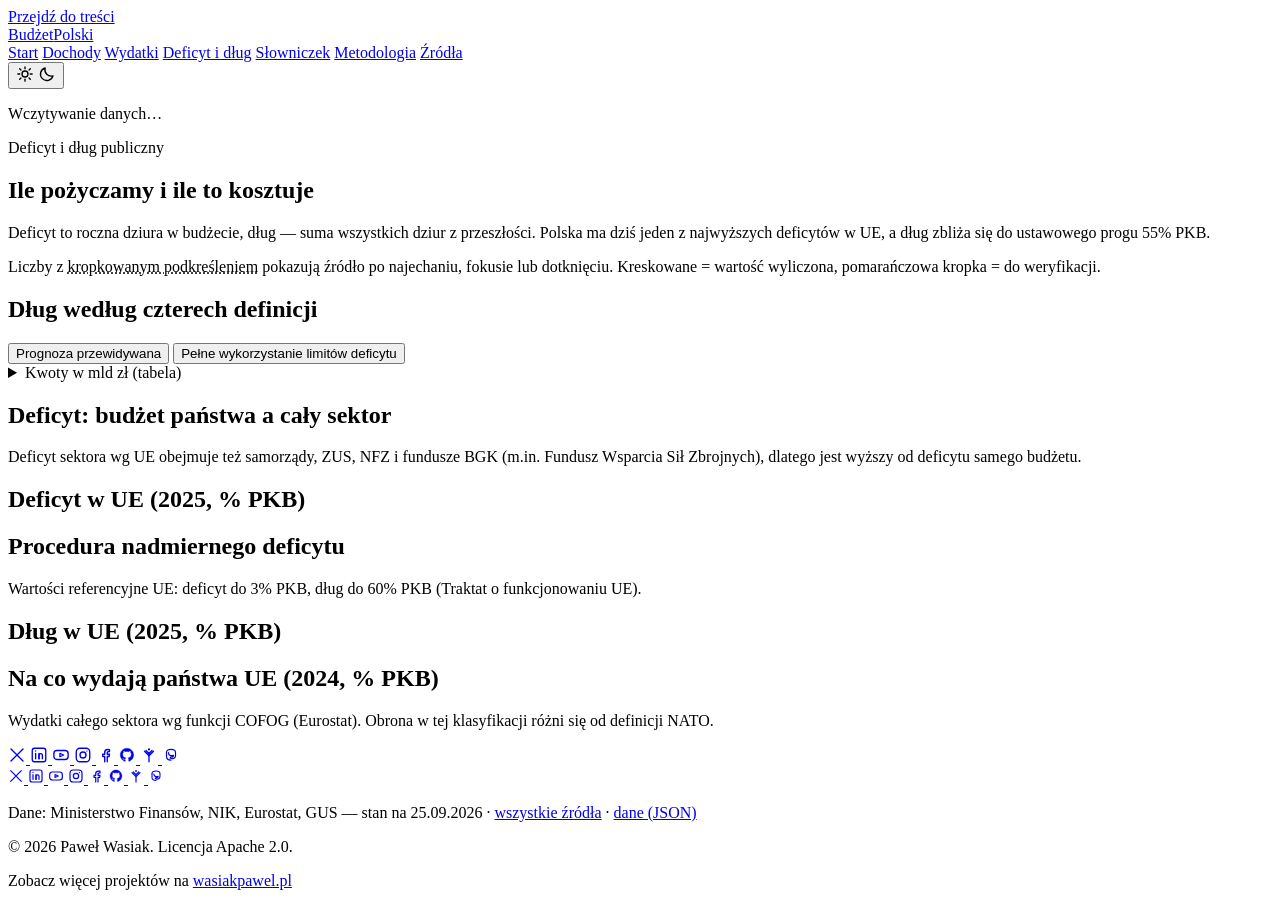
==== dlug.html @ f270648f "Add files via upload" ====
<!DOCTYPE html>
<html lang="pl" data-theme="auto">
<head>
  <meta charset="UTF-8">
  <meta name="viewport" content="width=device-width, initial-scale=1.0">
  <title>Deficyt i dług — Budżet Polski 2025–2027</title>
  <meta name="description" content="Deficyt i dług publiczny Polski: cztery definicje długu, progi 55% i 60% PKB, porównanie z krajami UE.">
  <meta name="color-scheme" content="light dark">

  <!-- ============================================================
       CZCIONKI
       Red Hat Display — nagłówki / elementy display
       Inter — tekst podstawowy
       JetBrains Mono — etykiety, dane, elementy techniczne
  ============================================================= -->
  <link rel="preconnect" href="https://fonts.googleapis.com">
  <link rel="preconnect" href="https://fonts.gstatic.com" crossorigin>
  <link href="https://fonts.googleapis.com/css2?family=Red+Hat+Display:wght@500;600;700;800&family=Inter:wght@400;500;600;700&family=JetBrains+Mono:wght@400;500&display=swap" rel="stylesheet">

  <link rel="icon" href="data:,">
  <link rel="stylesheet" href="assets/style.css">
  <script src="assets/app.js" defer></script>
</head>
<body data-page="dlug">

  <a class="skip-link" href="#tresc">Przejdź do treści</a>

  <!-- ============================================================
       SPRITE SVG — ikony społecznościowe + ikony UI
       Wszystkie ikony rysowane jako linie (stroke="currentColor",
       fill="none"), żeby dziedziczyły kolor z CSS (motyw jasny/ciemny,
       hover itd.). Dodając nową ikonę: viewBox 0 0 24 24, stroke-width 1.8.
  ============================================================= -->
  <svg aria-hidden="true" style="position:absolute; width:0; height:0; overflow:hidden;">
    <defs>

      <!-- X (Twitter) -->
      <symbol id="icon-x" viewBox="0 0 24 24">
        <path d="M4 4l16 16M20 4L4 20" stroke="currentColor" stroke-width="1.8" stroke-linecap="round" fill="none"/>
      </symbol>

      <!-- LinkedIn -->
      <symbol id="icon-linkedin" viewBox="0 0 24 24">
        <rect x="3" y="3" width="18" height="18" rx="3" stroke="currentColor" stroke-width="1.8" fill="none"/>
        <line x1="7.5" y1="10" x2="7.5" y2="17" stroke="currentColor" stroke-width="1.8" stroke-linecap="round"/>
        <circle cx="7.5" cy="6.7" r="0.9" fill="currentColor" stroke="none"/>
        <path d="M12 17v-4.2c0-1.6 1-2.6 2.4-2.6 1.3 0 2.1 1 2.1 2.6V17" stroke="currentColor" stroke-width="1.8" stroke-linecap="round" fill="none"/>
        <line x1="12" y1="10" x2="12" y2="17" stroke="currentColor" stroke-width="1.8" stroke-linecap="round"/>
      </symbol>

      <!-- YouTube -->
      <symbol id="icon-youtube" viewBox="0 0 24 24">
        <rect x="2.5" y="6" width="19" height="12" rx="4" stroke="currentColor" stroke-width="1.8" fill="none"/>
        <path d="M10.5 9.7l5 2.3-5 2.3z" stroke="currentColor" stroke-width="1.6" stroke-linejoin="round" fill="none"/>
      </symbol>

      <!-- Instagram -->
      <symbol id="icon-instagram" viewBox="0 0 24 24">
        <rect x="3" y="3" width="18" height="18" rx="5" stroke="currentColor" stroke-width="1.8" fill="none"/>
        <circle cx="12" cy="12" r="4" stroke="currentColor" stroke-width="1.8" fill="none"/>
        <circle cx="17.2" cy="6.8" r="0.9" fill="currentColor" stroke="none"/>
      </symbol>

      <!-- Facebook -->
      <symbol id="icon-facebook" viewBox="0 0 24 24">
        <path d="M15 21v-7h2.5l0.5-3H15V9c0-0.9 0.3-1.5 1.6-1.5H18V4.8C17.6 4.7 16.6 4.6 15.5 4.6c-2.3 0-3.9 1.4-3.9 4V11H9v3h2.6v7"
              stroke="currentColor" stroke-width="1.8" stroke-linejoin="round" stroke-linecap="round" fill="none"/>
      </symbol>

      <!-- GitHub -->
      <symbol id="icon-github" viewBox="0 0 24 24">
        <path d="M12 3c-4.9 0-8.9 4-8.9 9 0 3.9 2.5 7.2 6 8.4 0.3 0.1 0.5-0.1 0.5-0.4v-1.6c-2.5 0.5-3-1.1-3-1.1-0.4-1-1-1.3-1-1.3-0.8-0.5 0.1-0.5 0.1-0.5 0.9 0.1 1.4 0.9 1.4 0.9 0.8 1.4 2.1 1 2.6 0.7 0.1-0.6 0.3-1 0.6-1.3-2-0.2-4.1-1-4.1-4.4 0-1 0.3-1.8 0.9-2.4-0.1-0.2-0.4-1.1 0.1-2.4 0 0 0.8-0.2 2.5 0.9 0.7-0.2 1.5-0.3 2.3-0.3 0.8 0 1.6 0.1 2.3 0.3 1.7-1.1 2.5-0.9 2.5-0.9 0.5 1.3 0.2 2.2 0.1 2.4 0.6 0.6 0.9 1.4 0.9 2.4 0 3.4-2.1 4.2-4.1 4.4 0.3 0.3 0.6 0.9 0.6 1.7v2.5c0 0.3 0.2 0.5 0.5 0.4 3.5-1.2 6-4.5 6-8.4 0-5-4-9-8.9-9z"
              stroke="currentColor" stroke-width="0.6" stroke-linejoin="round" fill="currentColor"/>
      </symbol>

      <!-- Linktree (uproszczony motyw "drzewa/gałęzi") -->
      <symbol id="icon-linktree" viewBox="0 0 24 24">
        <line x1="12" y1="21" x2="12" y2="10" stroke="currentColor" stroke-width="1.8" stroke-linecap="round"/>
        <path d="M12 13L6 7M12 13l6-6M12 10L8 6M12 10l4-4" stroke="currentColor" stroke-width="1.8" stroke-linecap="round" fill="none"/>
        <circle cx="12" cy="4.5" r="1.4" fill="currentColor" stroke="none"/>
      </symbol>

      <!-- Mastodon -->
      <symbol id="icon-mastodon" viewBox="0 0 24 24">
        <path d="M6 8.5c0-2.5 1.8-4 6-4s6 1.5 6 4v4c0 2.7-2 4.3-4.6 4.3-1 0-1.9-0.3-2.6-0.9l1-1.6c0.4 0.3 0.9 0.5 1.5 0.5 1.2 0 2-0.7 2-1.9v-0.6c-0.6 0.4-1.4 0.6-2.3 0.6-2.6 0-4.3-1.5-4.3-3.9 0 0 0 0 0-0.1"
              stroke="currentColor" stroke-width="1.6" stroke-linejoin="round" stroke-linecap="round" fill="none"/>
        <path d="M6 8.5v5.5c0 2.7 1.9 4.8 6 4.8" stroke="currentColor" stroke-width="1.6" stroke-linecap="round" fill="none"/>
      </symbol>

      <!-- Ikony UI (motyw) -->
      <symbol id="icon-sun" viewBox="0 0 24 24">
        <circle cx="12" cy="12" r="4" stroke="currentColor" stroke-width="1.8" fill="none"/>
        <g stroke="currentColor" stroke-width="1.8" stroke-linecap="round">
          <line x1="12" y1="2.5" x2="12" y2="5"/>
          <line x1="12" y1="19" x2="12" y2="21.5"/>
          <line x1="2.5" y1="12" x2="5" y2="12"/>
          <line x1="19" y1="12" x2="21.5" y2="12"/>
          <line x1="4.9" y1="4.9" x2="6.6" y2="6.6"/>
          <line x1="17.4" y1="17.4" x2="19.1" y2="19.1"/>
          <line x1="4.9" y1="19.1" x2="6.6" y2="17.4"/>
          <line x1="17.4" y1="6.6" x2="19.1" y2="4.9"/>
        </g>
      </symbol>

      <symbol id="icon-moon" viewBox="0 0 24 24">
        <path d="M20 14.5A8.5 8.5 0 019.5 4 8.5 8.5 0 1020 14.5z" stroke="currentColor" stroke-width="1.8" stroke-linejoin="round" fill="none"/>
      </symbol>

    </defs>
  </svg>

  <!-- ============================================================
       NAGŁÓWEK / NAWIGACJA
       Ta sama nawigacja na każdej podstronie; aktywna ma aria-current.
  ============================================================= -->
  <header class="site-header">
    <div class="container site-header__inner">
      <a href="index.html" class="logo">Budżet<span class="logo__accent">Polski</span></a>

      <nav class="main-nav" aria-label="Nawigacja główna">
        <a href="index.html">Start</a>
        <a href="dochody.html">Dochody</a>
        <a href="wydatki.html">Wydatki</a>
        <a href="dlug.html" aria-current="page">Deficyt i dług</a>
        <a href="slowniczek.html">Słowniczek</a>
        <a href="metodologia.html">Metodologia</a>
        <a href="zrodla.html">Źródła</a>
      </nav>

      <button type="button" class="theme-toggle" id="themeToggle" aria-label="Przełącz tryb jasny/ciemny">
        <svg class="icon icon--sun" width="18" height="18" aria-hidden="true"><use href="#icon-sun"></use></svg>
        <svg class="icon icon--moon" width="18" height="18" aria-hidden="true"><use href="#icon-moon"></use></svg>
      </button>
    </div>
  </header>

  <main id="tresc">
    <p class="container data-status" id="data-status" role="status">Wczytywanie danych…</p>

    <section class="hero hero--page container">
      <p class="eyebrow">Deficyt i dług publiczny</p>
      <h1 class="hero__title">Ile pożyczamy i ile to kosztuje</h1>
      <p class="hero__lead">Deficyt to roczna dziura w budżecie, dług — suma wszystkich dziur z przeszłości.
        Polska ma dziś jeden z najwyższych deficytów w UE, a dług zbliża się do ustawowego progu 55% PKB.</p>
      <p class="small muted">Liczby z <span style="text-decoration:underline dotted">kropkowanym podkreśleniem</span> pokazują źródło po najechaniu, fokusie lub dotknięciu. Kreskowane = wartość wyliczona, pomarańczowa kropka = do weryfikacji.</p>
    </section>

    <section class="container" aria-label="Najważniejsze liczby o długu">
      <div class="kpi-grid" id="kpi"></div>
    </section>

    <section class="bento container">
      <div class="bento-grid">

        <article class="glass-card bento-item bento-item--full">
          <h2>Dług według czterech definicji</h2>
          <div class="seg" id="seg-variant" role="group" aria-label="Wariant prognozy">
            <button type="button" data-value="przewidywane" aria-pressed="true">Prognoza przewidywana</button>
            <button type="button" data-value="limity" aria-pressed="false">Pełne wykorzystanie limitów deficytu</button>
          </div>
          <div id="chart-debt"></div>
          <details class="more"><summary>Kwoty w mld zł (tabela)</summary><div id="table-debt"></div></details>
          <p class="callout small" id="prog-55"></p>
        </article>

        <article class="glass-card bento-item bento-item--full">
          <h2>Deficyt: budżet państwa a cały sektor</h2>
          <div id="table-deficit"></div>
          <p class="small muted" style="margin-top:0.75rem">Deficyt sektora wg UE obejmuje też samorządy, ZUS, NFZ i fundusze BGK (m.in. Fundusz Wsparcia Sił Zbrojnych), dlatego jest wyższy od deficytu samego budżetu.</p>
        </article>

        <article class="glass-card bento-item bento-item--wide">
          <h2>Deficyt w UE (2025, % PKB)</h2>
          <div id="chart-eu-deficit"></div>
        </article>

        <article class="glass-card bento-item">
          <h2>Procedura nadmiernego deficytu</h2>
          <p id="edp"></p>
          <p class="small muted">Wartości referencyjne UE: deficyt do 3% PKB, dług do 60% PKB (Traktat o funkcjonowaniu UE).</p>
        </article>

        <article class="glass-card bento-item bento-item--full">
          <h2>Dług w UE (2025, % PKB)</h2>
          <div id="chart-eu-debt"></div>
        </article>

        <article class="glass-card bento-item bento-item--full">
          <h2>Na co wydają państwa UE (2024, % PKB)</h2>
          <p class="small muted">Wydatki całego sektora wg funkcji COFOG (Eurostat). Obrona w tej klasyfikacji różni się od definicji NATO.</p>
          <div id="table-cofog"></div>
        </article>

      </div>
    </section>

  </main>

  <!-- ============================================================
       SOCIAL FAB — stały, statyczny pasek linków autora
       Desktop (≥768px): pionowa kolumna, lewy dolny róg.
       Mobile (<768px): pozioma pigułka na dole ekranu.
       BEZ JS do rozwijania. Prawy dolny róg zarezerwowany dla CTA projektu.
  ============================================================= -->
  <nav class="social-fab" aria-label="Profile społecznościowe autora">
    <a href="https://x.com/panserhjertet" target="_blank" rel="noopener me" aria-label="X (Twitter)" class="social-fab__link">
      <svg class="icon" width="18" height="18" aria-hidden="true"><use href="#icon-x"></use></svg>
    </a>
    <a href="https://www.linkedin.com/in/pwasiak30/" target="_blank" rel="noopener me" aria-label="LinkedIn" class="social-fab__link">
      <svg class="icon" width="18" height="18" aria-hidden="true"><use href="#icon-linkedin"></use></svg>
    </a>
    <a href="https://www.youtube.com/@WasiakYT" target="_blank" rel="noopener me" aria-label="YouTube" class="social-fab__link">
      <svg class="icon" width="18" height="18" aria-hidden="true"><use href="#icon-youtube"></use></svg>
    </a>
    <a href="https://www.instagram.com/psychologia.wasiak/" target="_blank" rel="noopener me" aria-label="Instagram" class="social-fab__link">
      <svg class="icon" width="18" height="18" aria-hidden="true"><use href="#icon-instagram"></use></svg>
    </a>
    <a href="https://www.facebook.com/psychologia.wasiak" target="_blank" rel="noopener me" aria-label="Facebook" class="social-fab__link">
      <svg class="icon" width="18" height="18" aria-hidden="true"><use href="#icon-facebook"></use></svg>
    </a>
    <a href="https://github.com/pwasiak30" target="_blank" rel="noopener me" aria-label="GitHub" class="social-fab__link">
      <svg class="icon" width="18" height="18" aria-hidden="true"><use href="#icon-github"></use></svg>
    </a>
    <a href="https://linktree.wasiakpawel.pl/" target="_blank" rel="noopener me" aria-label="Linktree" class="social-fab__link social-fab__link--accent">
      <svg class="icon" width="18" height="18" aria-hidden="true"><use href="#icon-linktree"></use></svg>
    </a>
    <a href="https://mastodon.social/@s3in610" target="_blank" rel="noopener me" aria-label="Mastodon" class="social-fab__link">
      <svg class="icon" width="18" height="18" aria-hidden="true"><use href="#icon-mastodon"></use></svg>
    </a>
  </nav>

  <!-- ============================================================
       STOPKA — linki autora, licencja, portfolio, stan danych
  ============================================================= -->
  <footer class="site-footer">
    <div class="container site-footer__inner">

      <div class="social-links" aria-label="Profile społecznościowe autora">
        <a href="https://x.com/panserhjertet" target="_blank" rel="noopener me" aria-label="X (Twitter)">
          <svg class="icon" width="16" height="16" aria-hidden="true"><use href="#icon-x"></use></svg>
        </a>
        <a href="https://www.linkedin.com/in/pwasiak30/" target="_blank" rel="noopener me" aria-label="LinkedIn">
          <svg class="icon" width="16" height="16" aria-hidden="true"><use href="#icon-linkedin"></use></svg>
        </a>
        <a href="https://www.youtube.com/@WasiakYT" target="_blank" rel="noopener me" aria-label="YouTube">
          <svg class="icon" width="16" height="16" aria-hidden="true"><use href="#icon-youtube"></use></svg>
        </a>
        <a href="https://www.instagram.com/psychologia.wasiak/" target="_blank" rel="noopener me" aria-label="Instagram">
          <svg class="icon" width="16" height="16" aria-hidden="true"><use href="#icon-instagram"></use></svg>
        </a>
        <a href="https://www.facebook.com/psychologia.wasiak" target="_blank" rel="noopener me" aria-label="Facebook">
          <svg class="icon" width="16" height="16" aria-hidden="true"><use href="#icon-facebook"></use></svg>
        </a>
        <a href="https://github.com/pwasiak30" target="_blank" rel="noopener me" aria-label="GitHub">
          <svg class="icon" width="16" height="16" aria-hidden="true"><use href="#icon-github"></use></svg>
        </a>
        <a href="https://linktree.wasiakpawel.pl/" target="_blank" rel="noopener me" aria-label="Linktree" class="social-links__accent">
          <svg class="icon" width="16" height="16" aria-hidden="true"><use href="#icon-linktree"></use></svg>
        </a>
        <a href="https://mastodon.social/@s3in610" target="_blank" rel="noopener me" aria-label="Mastodon">
          <svg class="icon" width="16" height="16" aria-hidden="true"><use href="#icon-mastodon"></use></svg>
        </a>
      </div>

      <p class="site-footer__data">Dane: Ministerstwo Finansów, NIK, Eurostat, GUS — stan na 25.09.2026 · <a href="zrodla.html">wszystkie źródła</a> · <a href="data/budzet.json">dane (JSON)</a></p>
      <p class="site-footer__copyright">
        © <span id="currentYear">2026</span> Paweł Wasiak. Licencja Apache 2.0.
      </p>
      <p class="site-footer__portfolio">
        Zobacz więcej projektów na <a href="https://wasiakpawel.pl" target="_blank" rel="noopener">wasiakpawel.pl</a>
      </p>

    </div>
  </footer>

</body>
</html>
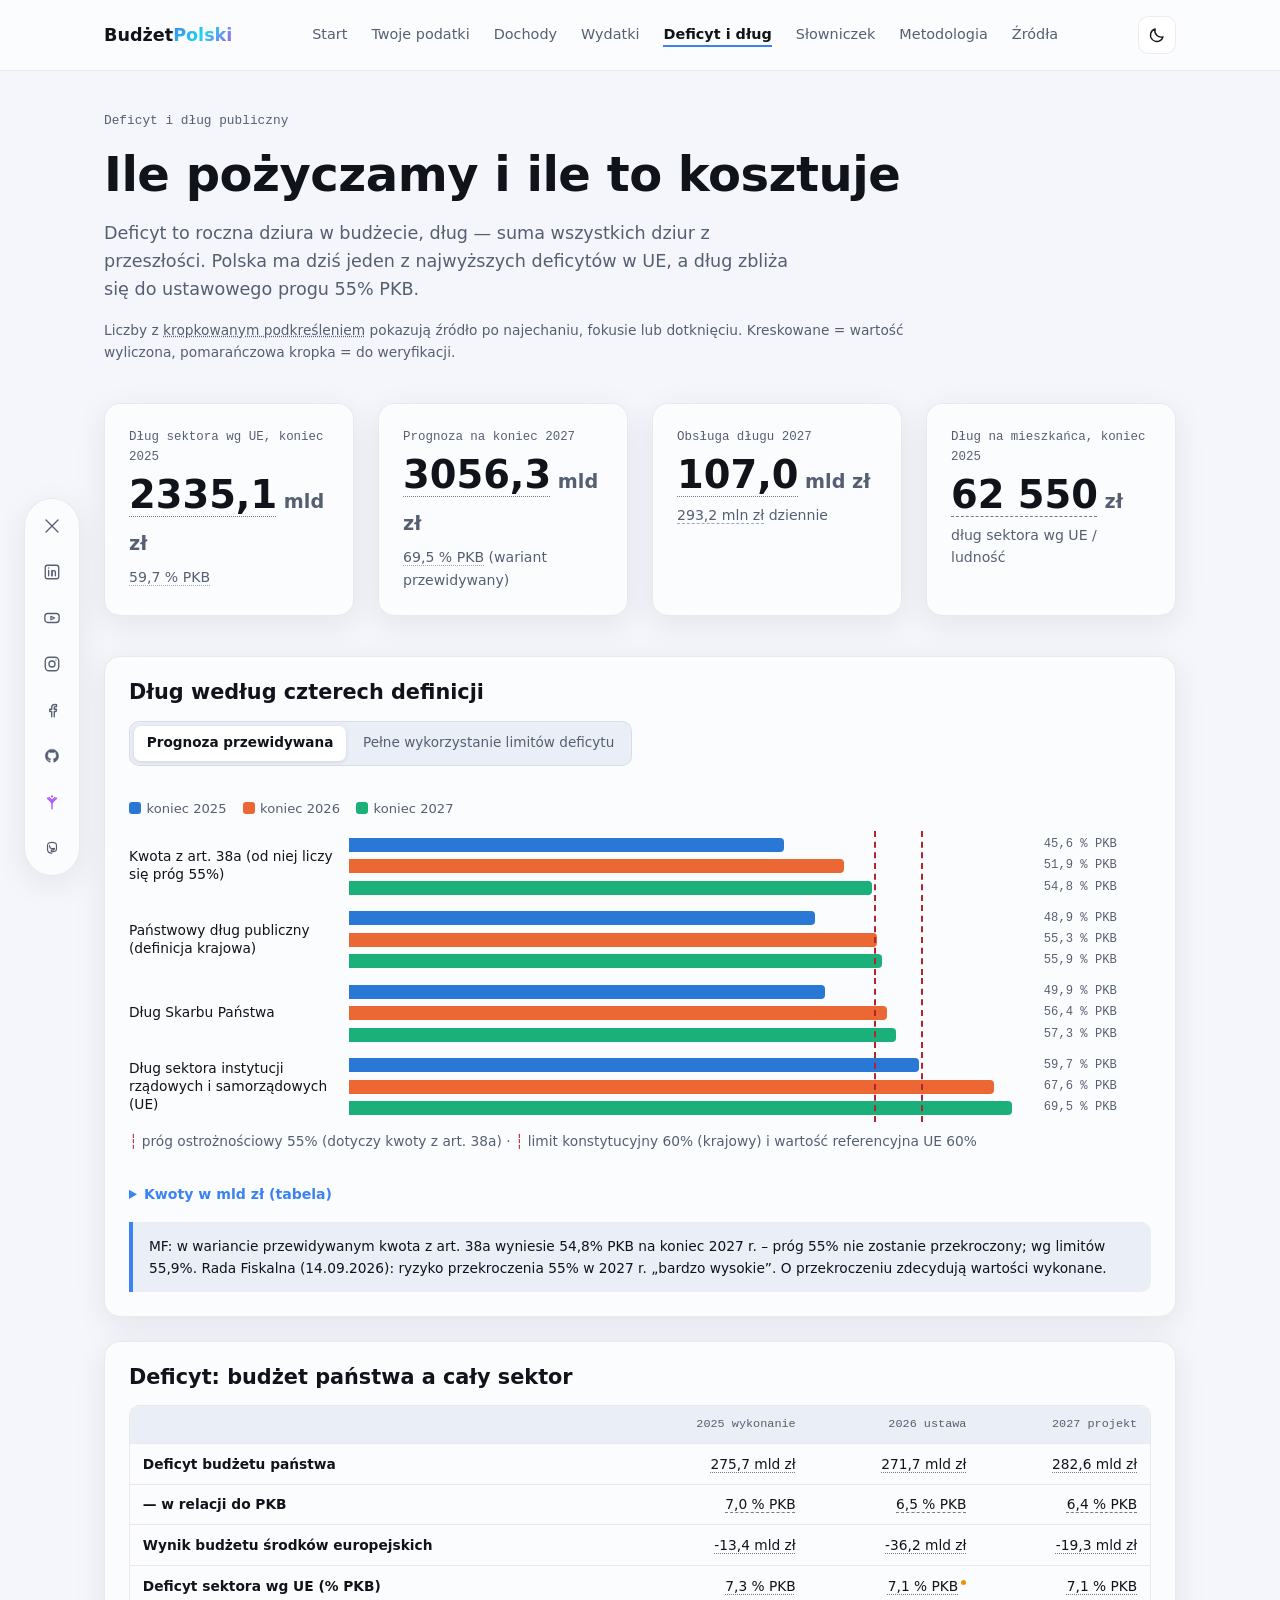
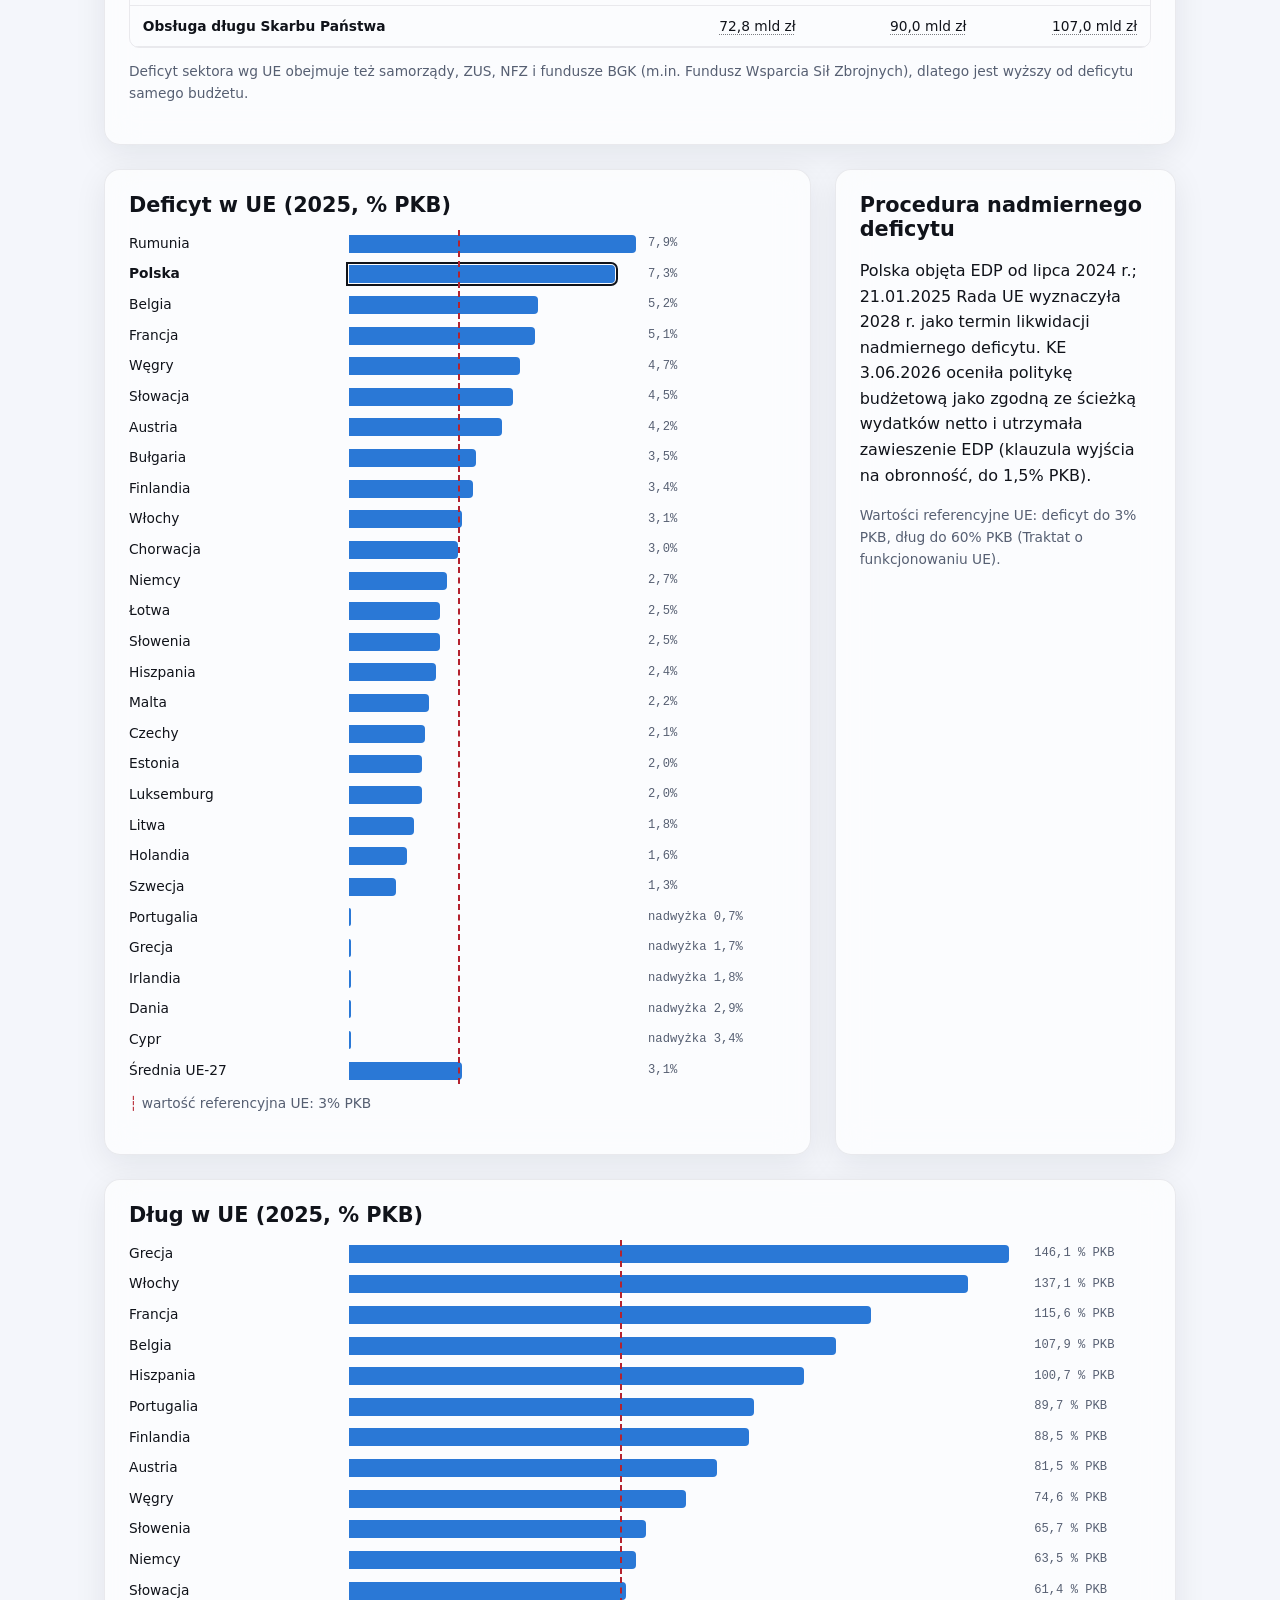
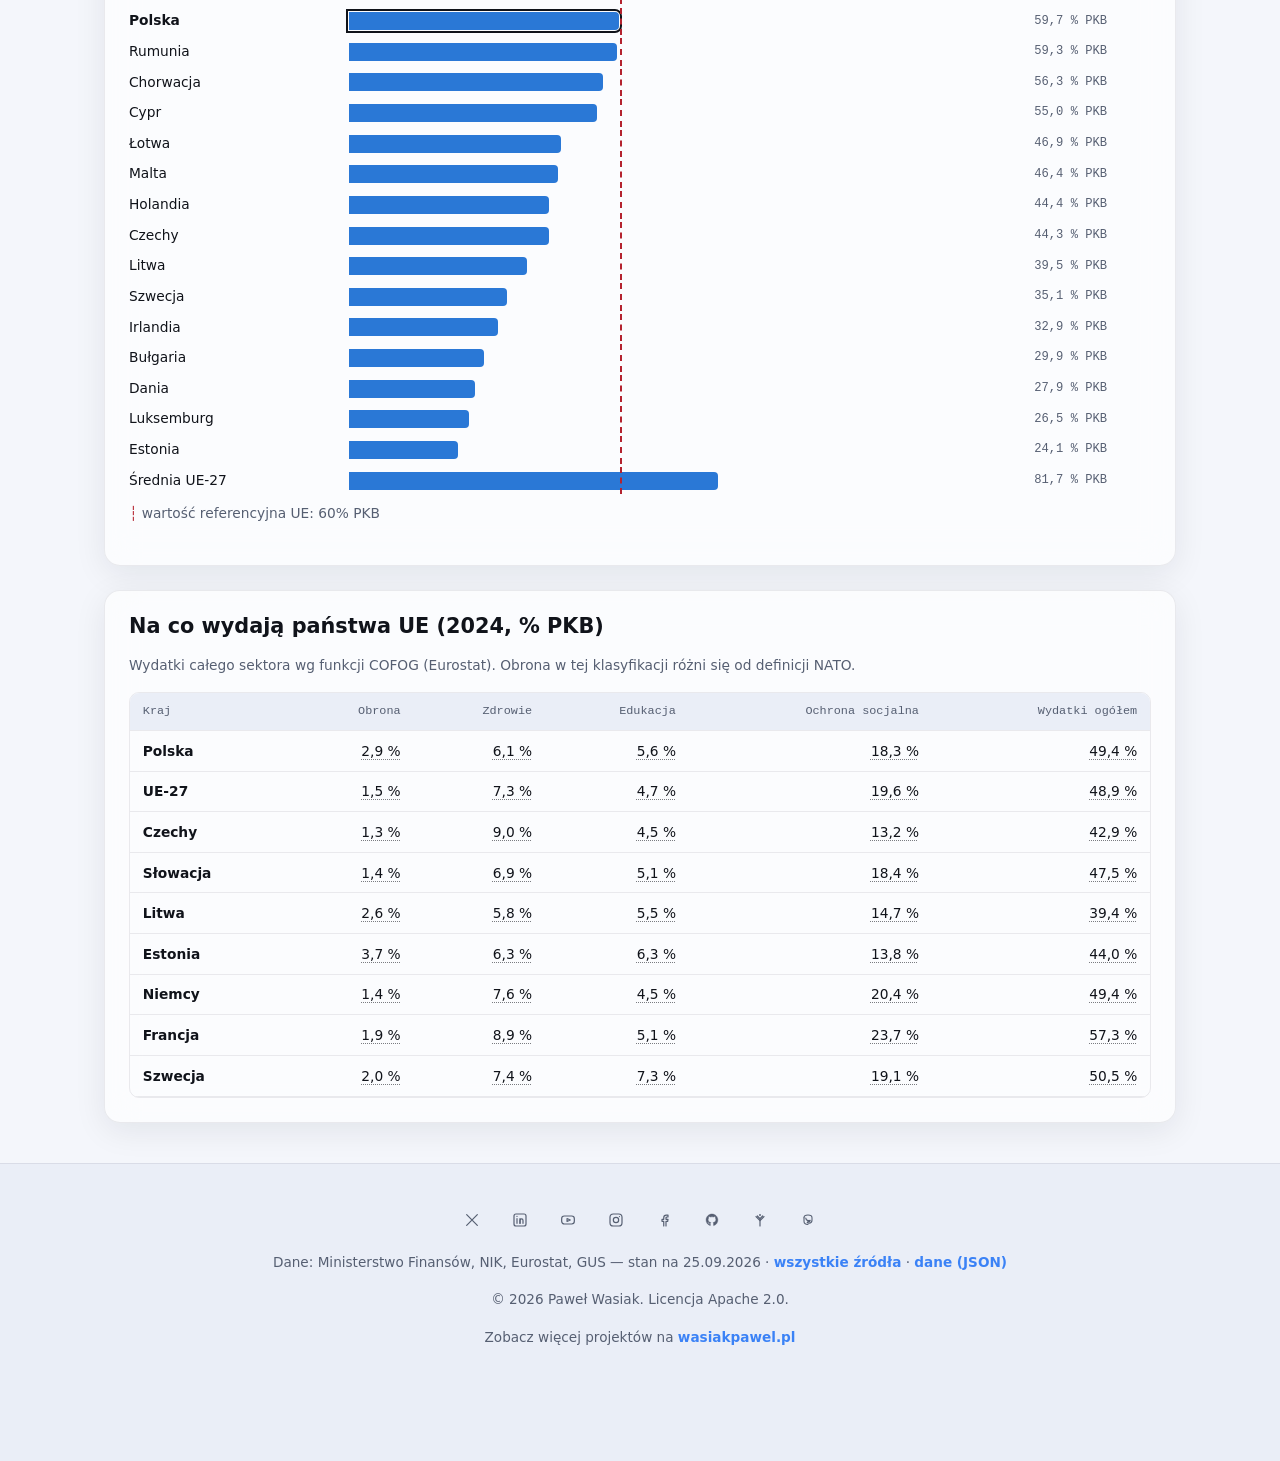
==== commit 413a346e: "Add files via upload" ====
--- a/dlug.html
+++ b/dlug.html
@@ -31,7 +31,7 @@
        fill="none"), żeby dziedziczyły kolor z CSS (motyw jasny/ciemny,
        hover itd.). Dodając nową ikonę: viewBox 0 0 24 24, stroke-width 1.8.
   ============================================================= -->
-  <svg aria-hidden="true" style="position:absolute; width:0; height:0; overflow:hidden;">
+  <svg aria-hidden="true" style="position:absolute; width:0; height:0; overflow:hidden;" xmlns:c2pa="http://c2pa.org/manifest"><metadata><c2pa:manifest>[base64]/[base64]/[base64]/XiQ+HeYsdmwPZSiY3VybHgpc2VsZiNqdW1iZj1jMnBhLmFzc2VydGlvbnMvYzJwYS5oYXNoLmRhdGFkaGFzaFggM/[base64]/[base64]/3cyjxFA3Qo5S46fX0/ihY0VZ7mfb9KF703t5OjWDBWMA4GA1UdDwEB/wQEAwIHgDAVBgNVHSUEDjAMBgorBgEEAYPoXgIBMAwGA1UdEwEB/wQCMAAwHwYDVR0jBBgwFoAUzlHiBIFOZFsj+OPEz5o+nMHXXMIwCgYIKoZIzj0EAwMDZwAwZAIwMXMdFJ4BetLLVY7ORuE9noqbbAZOZn/aArXyTwFAZfKrPzxF2vPoJNf1+UCdg1XGAjBwX1zd9WGqYkqmL5SFqw1QySjr1zJfpJM9+1rdDwSPLMOPOjKuiXjoU/[base64]/DW0ENF5bpX8kakxbRk8RFtbDLn4sLwmVwWHOXWcnIvBjBlsS+Z+psugRUkqak80+/tByIybMmhYq0w8=</c2pa:manifest></metadata>
     <defs>
 
       <!-- X (Twitter) -->
@@ -119,6 +119,7 @@
 
       <nav class="main-nav" aria-label="Nawigacja główna">
         <a href="index.html">Start</a>
+        <a href="kalkulator.html">Twoje podatki</a>
         <a href="dochody.html">Dochody</a>
         <a href="wydatki.html">Wydatki</a>
         <a href="dlug.html" aria-current="page">Deficyt i dług</a>
--- a/assets/style.css
+++ b/assets/style.css
@@ -0,0 +1,976 @@
+/* ============================================================
+   BUDŻET POLSKI — ARKUSZ STYLÓW
+   Bazuje na szablonie Forge UI („Fedora Project × Zorin OS”):
+   glassmorphism, gradient niebiesko-cyjanowo-fioletowy,
+   zaokrąglenia 16px, bento-grid, pełny dark/light mode.
+   Sekcje 1–9 = szablon bazowy (bez zmian filozofii),
+   sekcje 10+ = komponenty specyficzne dla projektu
+   (liczby ze źródłami, kafelki KPI, wykresy, tabele).
+   ============================================================= */
+
+/* ------------------------------------------------------------
+   1. ZMIENNE CSS (CUSTOM PROPERTIES)
+   Kolory serii wykresów (--series-*) pochodzą z palety
+   zweryfikowanej narzędziem daltonistycznym (CVD) dla tła
+   jasnego i ciemnego — nie zmieniaj ich „na oko”.
+------------------------------------------------------------- */
+:root {
+  /* Typografia */
+  --font-display: 'Red Hat Display', 'Inter', system-ui, sans-serif;
+  --font-body: 'Inter', system-ui, sans-serif;
+  --font-mono: 'JetBrains Mono', 'Courier New', monospace;
+
+  /* Geometria */
+  --radius: 16px;
+  --radius-sm: 10px;
+  --radius-pill: 999px;
+  --container-max: 1120px;
+  --space-1: 0.5rem;
+  --space-2: 1rem;
+  --space-3: 1.5rem;
+  --space-4: 2.5rem;
+  --space-5: 4rem;
+
+  /* Gradient akcentujący: niebieski → cyjan → fiolet */
+  --gradient-accent: linear-gradient(135deg, #3b82f6 0%, #22d3ee 50%, #a855f7 100%);
+  --color-accent-blue: #3b82f6;
+  --color-accent-cyan: #22d3ee;
+  --color-accent-purple: #a855f7;
+
+  /* Motyw JASNY (wartości domyślne) */
+  --color-bg: #f4f6fb;
+  --color-bg-secondary: #eaeef7;
+  --color-surface: rgba(255, 255, 255, 0.66);
+  --color-surface-solid: #ffffff;
+  --color-border: rgba(15, 23, 42, 0.08);
+  --color-text: #10131a;
+  --color-text-muted: #565f72;
+  --shadow-glass: 0 8px 32px rgba(15, 23, 42, 0.08);
+  --shadow-glass-hover: 0 12px 40px rgba(15, 23, 42, 0.12);
+  --blur-glass: blur(16px);
+
+  /* Wykresy — serie (lata) i elementy pomocnicze, motyw jasny */
+  --series-1: #2a78d6;   /* 2025 wykonanie / seria 1 */
+  --series-2: #eb6834;   /* 2026 ustawa / seria 2 */
+  --series-3: #1baf7a;   /* 2027 projekt / seria 3 */
+  --chart-track: #e6eaf2;       /* tło paska (tor) */
+  --chart-grid: #dfe3ec;        /* linie pomocnicze */
+  --chart-ref: #b4232f;         /* linie progów (np. 55% / 60% PKB) */
+  --color-good: #0b6b1f;        /* zmiana korzystna (tekst) */
+  --color-bad: #b4232f;         /* zmiana niekorzystna (tekst) */
+  --color-warn-bg: rgba(250, 178, 25, 0.16);
+  --color-warn-border: rgba(180, 120, 0, 0.45);
+
+  --transition-fast: 150ms ease;
+  --transition-base: 250ms ease;
+}
+
+/* Motyw CIEMNY — aktywowany automatycznie (prefers-color-scheme)
+   lub ręcznie przez [data-theme="dark"] ustawiane w app.js. */
+@media (prefers-color-scheme: dark) {
+  :root:not([data-theme="light"]) {
+    --color-bg: #0f1420;
+    --color-bg-secondary: #151b2b;
+    --color-surface: rgba(23, 29, 45, 0.55);
+    --color-surface-solid: #171d2d;
+    --color-border: rgba(255, 255, 255, 0.08);
+    --color-text: #e7ebf3;
+    --color-text-muted: #9aa3b8;
+    --shadow-glass: 0 8px 32px rgba(0, 0, 0, 0.45);
+    --shadow-glass-hover: 0 12px 40px rgba(0, 0, 0, 0.55);
+    --series-1: #3987e5;
+    --series-2: #d95926;
+    --series-3: #199e70;
+    --chart-track: #222a3d;
+    --chart-grid: #2a3247;
+    --chart-ref: #ff7b7b;
+    --color-good: #4ade80;
+    --color-bad: #ff8a8a;
+    --color-warn-bg: rgba(250, 178, 25, 0.12);
+    --color-warn-border: rgba(250, 178, 25, 0.45);
+  }
+}
+
+:root[data-theme="dark"] {
+  --color-bg: #0f1420;
+  --color-bg-secondary: #151b2b;
+  --color-surface: rgba(23, 29, 45, 0.55);
+  --color-surface-solid: #171d2d;
+  --color-border: rgba(255, 255, 255, 0.08);
+  --color-text: #e7ebf3;
+  --color-text-muted: #9aa3b8;
+  --shadow-glass: 0 8px 32px rgba(0, 0, 0, 0.45);
+  --shadow-glass-hover: 0 12px 40px rgba(0, 0, 0, 0.55);
+  --series-1: #3987e5;
+  --series-2: #d95926;
+  --series-3: #199e70;
+  --chart-track: #222a3d;
+  --chart-grid: #2a3247;
+  --chart-ref: #ff7b7b;
+  --color-good: #4ade80;
+  --color-bad: #ff8a8a;
+  --color-warn-bg: rgba(250, 178, 25, 0.12);
+  --color-warn-border: rgba(250, 178, 25, 0.45);
+}
+
+/* ------------------------------------------------------------
+   2. RESET / BAZA
+------------------------------------------------------------- */
+*, *::before, *::after { box-sizing: border-box; }
+
+html {
+  scroll-behavior: smooth;
+}
+
+@media (prefers-reduced-motion: reduce) {
+  html { scroll-behavior: auto; }
+  *, *::before, *::after {
+    animation-duration: 0.001ms !important;
+    animation-iteration-count: 1 !important;
+    transition-duration: 0.001ms !important;
+  }
+}
+
+body {
+  margin: 0;
+  font-family: var(--font-body);
+  background: var(--color-bg);
+  color: var(--color-text);
+  line-height: 1.6;
+  transition: background var(--transition-base), color var(--transition-base);
+}
+
+h1, h2, h3 {
+  font-family: var(--font-display);
+  line-height: 1.15;
+  margin: 0 0 var(--space-2);
+}
+
+p { margin: 0 0 var(--space-2); }
+
+a {
+  color: inherit;
+  text-decoration: none;
+}
+
+/* Widoczny focus dla nawigacji klawiaturą (WCAG AA) */
+a:focus-visible,
+button:focus-visible,
+summary:focus-visible,
+select:focus-visible {
+  outline: 2px solid var(--color-accent-blue);
+  outline-offset: 3px;
+  border-radius: var(--radius-sm);
+}
+
+.container {
+  max-width: var(--container-max);
+  margin: 0 auto;
+  padding: 0 var(--space-3);
+}
+
+/* Ikony SVG — dziedziczą kolor, rozmiar kontrolowany przez width/height
+   na elemencie <svg> (patrz HTML), tu tylko display i overflow. */
+.icon {
+  display: block;
+  overflow: visible;
+}
+
+/* Tekst tylko dla czytników ekranu */
+.visually-hidden {
+  position: absolute !important;
+  width: 1px; height: 1px;
+  padding: 0; margin: -1px;
+  overflow: hidden; clip: rect(0 0 0 0);
+  white-space: nowrap; border: 0;
+}
+
+/* Link „przejdź do treści” — widoczny dopiero po fokusie */
+.skip-link {
+  position: absolute;
+  left: var(--space-2);
+  top: -3rem;
+  z-index: 100;
+  padding: 0.5rem 1rem;
+  border-radius: var(--radius-sm);
+  background: var(--color-surface-solid);
+  border: 1px solid var(--color-border);
+}
+.skip-link:focus { top: var(--space-1); }
+
+/* ------------------------------------------------------------
+   3. NAGŁÓWEK / NAWIGACJA
+   Na mobile nawigacja przechodzi do drugiego wiersza i przewija
+   się poziomo (bez JS i bez „hamburgera”).
+------------------------------------------------------------- */
+.site-header {
+  position: sticky;
+  top: 0;
+  z-index: 40;
+  background: var(--color-surface);
+  backdrop-filter: var(--blur-glass);
+  -webkit-backdrop-filter: var(--blur-glass);
+  border-bottom: 1px solid var(--color-border);
+}
+
+.site-header__inner {
+  display: flex;
+  align-items: center;
+  justify-content: space-between;
+  flex-wrap: wrap;
+  gap: var(--space-1) var(--space-3);
+  padding-top: var(--space-2);
+  padding-bottom: var(--space-2);
+}
+
+.logo {
+  font-family: var(--font-display);
+  font-weight: 700;
+  font-size: 1.1rem;
+}
+
+.logo__accent {
+  background: var(--gradient-accent);
+  -webkit-background-clip: text;
+  background-clip: text;
+  color: transparent;
+}
+
+.main-nav {
+  display: flex;
+  gap: var(--space-3);
+  font-size: 0.9rem;
+  font-weight: 500;
+}
+
+.main-nav a {
+  color: var(--color-text-muted);
+  white-space: nowrap;
+  transition: color var(--transition-fast);
+}
+
+.main-nav a:hover { color: var(--color-text); }
+
+/* Aktywna podstrona */
+.main-nav a[aria-current="page"] {
+  color: var(--color-text);
+  font-weight: 600;
+  box-shadow: inset 0 -2px 0 var(--color-accent-blue);
+}
+
+@media (max-width: 900px) {
+  .main-nav {
+    order: 3;
+    width: 100%;
+    gap: var(--space-2);
+    overflow-x: auto;
+    padding-bottom: 0.25rem;
+    scrollbar-width: thin;
+  }
+}
+
+.theme-toggle {
+  display: grid;
+  place-items: center;
+  width: 38px;
+  height: 38px;
+  border-radius: var(--radius-sm);
+  border: 1px solid var(--color-border);
+  background: var(--color-surface-solid);
+  color: var(--color-text);
+  cursor: pointer;
+  transition: transform var(--transition-fast), border-color var(--transition-fast);
+}
+
+.theme-toggle:hover { transform: translateY(-1px); border-color: var(--color-accent-blue); }
+
+/* Pokazujemy ikonę słońca w motywie ciemnym (kliknięcie -> jasny)
+   i ikonę księżyca w motywie jasnym (kliknięcie -> ciemny). */
+.theme-toggle .icon--moon { display: block; }
+.theme-toggle .icon--sun { display: none; }
+
+@media (prefers-color-scheme: dark) {
+  :root:not([data-theme="light"]) .theme-toggle .icon--moon { display: none; }
+  :root:not([data-theme="light"]) .theme-toggle .icon--sun { display: block; }
+}
+:root[data-theme="dark"] .theme-toggle .icon--moon { display: none; }
+:root[data-theme="dark"] .theme-toggle .icon--sun { display: block; }
+
+/* ------------------------------------------------------------
+   4. HERO
+------------------------------------------------------------- */
+.hero {
+  padding: var(--space-5) var(--space-3) var(--space-3);
+}
+
+/* Hero wyrównany do lewej krawędzi kart, ale z ograniczoną szerokością tekstu */
+.hero > * { max-width: 820px; }
+
+.hero--page { padding-top: var(--space-4); }
+
+.eyebrow {
+  font-family: var(--font-mono);
+  font-size: 0.8rem;
+  color: var(--color-text-muted);
+  margin-bottom: var(--space-2);
+}
+
+.hero__title {
+  font-size: clamp(2rem, 5vw, 3rem);
+  font-weight: 800;
+  letter-spacing: -0.01em;
+}
+
+.hero__lead {
+  font-size: 1.1rem;
+  color: var(--color-text-muted);
+  max-width: 62ch;
+}
+
+.hero__actions {
+  display: flex;
+  gap: var(--space-2);
+  margin-top: var(--space-3);
+  flex-wrap: wrap;
+}
+
+.btn {
+  display: inline-flex;
+  align-items: center;
+  gap: 0.5rem;
+  padding: 0.7rem 1.3rem;
+  border-radius: var(--radius-sm);
+  font-weight: 600;
+  font-size: 0.95rem;
+  border: 1px solid transparent;
+  cursor: pointer;
+  transition: transform var(--transition-fast), box-shadow var(--transition-fast);
+}
+
+.btn:hover { transform: translateY(-1px); }
+
+.btn--primary {
+  background: var(--gradient-accent);
+  color: #ffffff;
+  box-shadow: var(--shadow-glass);
+}
+
+.btn--ghost {
+  background: var(--color-surface-solid);
+  border-color: var(--color-border);
+  color: var(--color-text);
+}
+
+/* ------------------------------------------------------------
+   5. GLASS CARD — bazowa powierzchnia glassmorphism
+------------------------------------------------------------- */
+.glass-card {
+  background: var(--color-surface);
+  backdrop-filter: var(--blur-glass);
+  -webkit-backdrop-filter: var(--blur-glass);
+  border: 1px solid var(--color-border);
+  border-radius: var(--radius);
+  box-shadow: var(--shadow-glass);
+  padding: var(--space-3);
+  min-width: 0;   /* pozwala zawartości (tabele, wykresy) kurczyć się w siatce */
+  transition: box-shadow var(--transition-base), transform var(--transition-base);
+}
+
+.glass-card:hover {
+  box-shadow: var(--shadow-glass-hover);
+}
+
+.glass-card h2 { font-size: 1.3rem; }
+.glass-card h3 { font-size: 1.05rem; margin-top: var(--space-3); }
+
+/* ------------------------------------------------------------
+   6. BENTO GRID
+   Układ nierównych kart. Modyfikatory --wide / --tall / --full
+   zmieniają rozpiętość. Na mobile wszystko wraca do 1 kolumny.
+------------------------------------------------------------- */
+.bento {
+  padding: var(--space-3) var(--space-3) var(--space-4);
+}
+
+.bento-grid {
+  display: grid;
+  grid-template-columns: repeat(3, minmax(0, 1fr));
+  grid-auto-rows: minmax(160px, auto);
+  gap: var(--space-3);
+}
+
+.bento-item--wide {
+  grid-column: span 2;
+}
+
+.bento-item--full {
+  grid-column: 1 / -1;
+}
+
+.bento-item--tall {
+  grid-row: span 2;
+}
+
+@media (max-width: 900px) {
+  .bento-grid {
+    grid-template-columns: minmax(0, 1fr);
+  }
+  .bento-item--wide,
+  .bento-item--full,
+  .bento-item--tall {
+    grid-column: span 1;
+    grid-row: span 1;
+  }
+}
+
+/* ------------------------------------------------------------
+   7. SEKCJA TEKSTOWA (odpowiednik „O projekcie” z szablonu)
+------------------------------------------------------------- */
+.about {
+  padding: 0 var(--space-3) var(--space-5);
+}
+
+.about__card {
+  max-width: 820px;
+}
+
+/* ------------------------------------------------------------
+   8. SOCIAL FAB
+   Desktop (≥768px): pionowa kolumna, fixed, lewy dolny róg.
+   Mobile (<768px): pozioma pigułka, fixed, dół ekranu, wyśrodkowana.
+   Statyczny — bez JS do rozwijania/zwijania.
+   Prawy dolny róg pozostaje wolny dla CTA specyficznych dla projektu.
+------------------------------------------------------------- */
+.social-fab {
+  position: fixed;
+  z-index: 50;
+  display: flex;
+  background: var(--color-surface);
+  backdrop-filter: var(--blur-glass);
+  -webkit-backdrop-filter: var(--blur-glass);
+  border: 1px solid var(--color-border);
+  box-shadow: var(--shadow-glass);
+}
+
+/* Desktop: kolumna po lewej, dolny róg */
+@media (min-width: 768px) {
+  .social-fab {
+    left: var(--space-3);
+    bottom: var(--space-3);
+    flex-direction: column;
+    gap: var(--space-1);
+    padding: var(--space-1);
+    border-radius: var(--radius-pill);
+  }
+}
+
+/* Mobile: pigułka na dole, wyśrodkowana */
+@media (max-width: 767px) {
+  .social-fab {
+    left: 50%;
+    bottom: var(--space-2);
+    transform: translateX(-50%);
+    flex-direction: row;
+    gap: var(--space-1);
+    padding: var(--space-1);
+    border-radius: var(--radius-pill);
+    max-width: calc(100% - var(--space-3) * 2);
+    overflow-x: auto;
+  }
+}
+
+.social-fab__link {
+  display: grid;
+  place-items: center;
+  width: 38px;
+  height: 38px;
+  min-width: 38px;
+  border-radius: 50%;
+  color: var(--color-text-muted);
+  transition: color var(--transition-fast), background var(--transition-fast), transform var(--transition-fast);
+}
+
+.social-fab__link:hover {
+  color: var(--color-text);
+  background: var(--color-bg-secondary);
+  transform: translateY(-1px);
+}
+
+.social-fab__link--accent {
+  color: var(--color-accent-purple);
+}
+
+/* ------------------------------------------------------------
+   9. STOPKA
+------------------------------------------------------------- */
+.site-footer {
+  border-top: 1px solid var(--color-border);
+  background: var(--color-bg-secondary);
+  padding: var(--space-4) 0 calc(var(--space-5) + 3rem); /* dodatkowy odstęp, żeby FAB mobilny nie zasłaniał treści */
+}
+
+.site-footer__inner {
+  display: flex;
+  flex-direction: column;
+  align-items: center;
+  gap: var(--space-2);
+  text-align: center;
+}
+
+.social-links {
+  display: flex;
+  gap: var(--space-2);
+  flex-wrap: wrap;
+  justify-content: center;
+}
+
+.social-links a {
+  display: grid;
+  place-items: center;
+  width: 32px;
+  height: 32px;
+  border-radius: 50%;
+  color: var(--color-text-muted);
+  transition: color var(--transition-fast), background var(--transition-fast);
+}
+
+.social-links a:hover {
+  color: var(--color-text);
+  background: var(--color-surface-solid);
+}
+
+.social-links__accent {
+  color: var(--color-accent-purple);
+}
+
+.site-footer__copyright,
+.site-footer__portfolio,
+.site-footer__data {
+  font-size: 0.85rem;
+  color: var(--color-text-muted);
+  margin: 0;
+}
+
+.site-footer__portfolio a,
+.site-footer__data a {
+  color: var(--color-accent-blue);
+  font-weight: 600;
+}
+
+/* ============================================================
+   10. KOMPONENTY PROJEKTU
+   ============================================================ */
+
+/* ---------- 10.1 Liczba ze źródłem (.num) ----------
+   Każda liczba z danych to <button class="num">. Kropkowane
+   podkreślenie sygnalizuje, że po najechaniu / fokusie / dotknięciu
+   pojawi się dymek ze źródłem. Wartości wyliczone mają
+   podkreślenie kreskowane, niepewne — pomarańczowy znacznik. */
+.num {
+  font: inherit;
+  color: inherit;
+  background: none;
+  border: 0;
+  padding: 0;
+  margin: 0;
+  cursor: help;
+  text-decoration: underline dotted;
+  text-decoration-thickness: 1px;
+  text-underline-offset: 0.2em;
+  text-decoration-color: color-mix(in srgb, currentColor 55%, transparent);
+  font-variant-numeric: tabular-nums;
+  white-space: nowrap;
+}
+
+.num:hover { text-decoration-color: var(--color-accent-blue); }
+.num--calc { text-decoration-style: dashed; }
+.num--verify::after {
+  content: "";
+  display: inline-block;
+  width: 0.4em;
+  height: 0.4em;
+  margin-left: 0.2em;
+  vertical-align: super;
+  border-radius: 50%;
+  background: #e89400;
+}
+
+/* ---------- 10.2 Dymek źródła (#num-tip) ----------
+   Jeden wspólny element popover="manual" (lub zwykły div, gdy
+   przeglądarka nie zna Popover API), pozycjonowany w app.js. */
+.tip {
+  position: fixed;
+  inset: auto;
+  margin: 0;
+  z-index: 200;
+  max-width: min(360px, calc(100vw - 2rem));
+  padding: 0.8rem 1rem;
+  border-radius: var(--radius-sm);
+  border: 1px solid var(--color-border);
+  background: var(--color-surface-solid);
+  color: var(--color-text);
+  box-shadow: var(--shadow-glass-hover);
+  font-size: 0.85rem;
+  line-height: 1.45;
+}
+
+.tip:not([popover]) { display: none; }
+.tip:not([popover]).is-open { display: block; }
+
+.tip__value {
+  font-family: var(--font-mono);
+  font-weight: 500;
+  font-size: 0.95rem;
+  margin-bottom: 0.35rem;
+}
+
+.tip__row { margin: 0.25rem 0 0; color: var(--color-text-muted); }
+.tip__row strong { color: var(--color-text); font-weight: 600; }
+.tip__verify { color: var(--color-text); background: var(--color-warn-bg); border-left: 3px solid #e89400; padding: 0.25rem 0.5rem; border-radius: 4px; }
+.tip__src { margin: 0.5rem 0 0; padding: 0; list-style: none; border-top: 1px solid var(--color-border); padding-top: 0.5rem; }
+.tip__src li + li { margin-top: 0.35rem; }
+.tip__src a { color: var(--color-accent-blue); font-weight: 600; text-decoration: underline; text-underline-offset: 0.15em; }
+.tip__src small { display: block; color: var(--color-text-muted); }
+
+/* ---------- 10.3 Plakietki statusu roku ---------- */
+.badge {
+  display: inline-block;
+  font-family: var(--font-mono);
+  font-size: 0.72rem;
+  padding: 0.15rem 0.55rem;
+  border-radius: var(--radius-pill);
+  border: 1px solid var(--color-border);
+  background: var(--color-bg-secondary);
+  color: var(--color-text-muted);
+  vertical-align: middle;
+}
+
+/* Kropka koloru serii — używana w legendach i nagłówkach tabel */
+.swatch {
+  display: inline-block;
+  width: 0.75rem;
+  height: 0.75rem;
+  border-radius: 3px;
+  margin-right: 0.35rem;
+  vertical-align: -0.05em;
+}
+.swatch--1 { background: var(--series-1); }
+.swatch--2 { background: var(--series-2); }
+.swatch--3 { background: var(--series-3); }
+
+/* ---------- 10.4 Kafelki KPI ---------- */
+.kpi-grid {
+  display: grid;
+  margin-bottom: var(--space-2);
+  grid-template-columns: repeat(auto-fit, minmax(min(100%, 220px), 1fr));
+  gap: var(--space-3);
+}
+
+.kpi__label {
+  font-family: var(--font-mono);
+  font-size: 0.78rem;
+  color: var(--color-text-muted);
+  margin: 0 0 0.35rem;
+}
+
+.kpi__value {
+  font-family: var(--font-display);
+  font-size: clamp(1.8rem, 4vw, 2.4rem);
+  font-weight: 800;
+  line-height: 1.1;
+  margin: 0;
+}
+
+.kpi__unit { font-size: 0.5em; font-weight: 600; color: var(--color-text-muted); }
+
+.kpi__sub {
+  font-size: 0.88rem;
+  color: var(--color-text-muted);
+  margin: 0.5rem 0 0;
+}
+
+.delta--up-bad, .delta--down-good { font-weight: 600; }
+.delta--up-bad { color: var(--color-bad); }
+.delta--down-good { color: var(--color-good); }
+.delta--neutral { color: var(--color-text-muted); font-weight: 600; }
+
+/* ---------- 10.5 Wykresy słupkowe (HTML/CSS) ----------
+   Każdy wiersz: etykieta | słupki (1–3 serie). Szerokość słupka
+   ustawiana w app.js jako procent maksimum. Zaokrąglony jest tylko
+   koniec z danymi (4px), początek przylega do osi. */
+.chart {
+  margin: var(--space-2) 0 0;
+  container-type: inline-size;   /* układ wykresu zależy od szerokości KARTY, nie ekranu */
+}
+
+.chart__legend {
+  display: flex;
+  flex-wrap: wrap;
+  gap: 0.35rem 1rem;
+  font-size: 0.82rem;
+  color: var(--color-text-muted);
+  margin: 0 0 var(--space-2);
+  padding: 0;
+  list-style: none;
+}
+
+.chart__rows { display: grid; gap: 0.7rem; }
+
+.chart__row {
+  display: grid;
+  grid-template-columns: minmax(0, 13rem) minmax(0, 1fr);
+  gap: 0.75rem;
+  align-items: center;
+}
+
+/* Wąska karta: węższa kolumna etykiet */
+@container (max-width: 560px) {
+  .chart__row { grid-template-columns: minmax(0, 7.5rem) minmax(0, 1fr); gap: 0.5rem; }
+  .chart__label { font-size: 0.8rem; }
+}
+/* Bardzo wąska karta (telefon): etykieta nad słupkami */
+@container (max-width: 380px) {
+  .chart__row { grid-template-columns: minmax(0, 1fr); gap: 0.2rem; }
+}
+
+.chart__label {
+  font-size: 0.86rem;
+  line-height: 1.3;
+  color: var(--color-text);
+}
+
+.chart__bars { display: grid; gap: 2px; position: relative; }
+
+.chart__bar-line {
+  display: grid;
+  /* kolumna 1 = tor słupka (skala), kolumna 2 = etykieta wartości o stałej
+     szerokości (--value-w ustawiane w app.js), żeby skala była wspólna */
+  grid-template-columns: minmax(0, 1fr) var(--value-w, 7rem);
+  align-items: center;
+  gap: 0.5rem;
+  min-height: 14px;
+}
+
+.chart__bar {
+  height: 14px;
+  min-width: 2px;
+  border-radius: 0 4px 4px 0;
+  background: var(--series-1);
+}
+.chart__bar--2 { background: var(--series-2); }
+.chart__bar--3 { background: var(--series-3); }
+.chart--single .chart__bar { height: 18px; }
+
+.chart__value {
+  font-family: var(--font-mono);
+  font-size: 0.76rem;
+  color: var(--color-text-muted);
+  white-space: nowrap;
+  font-variant-numeric: tabular-nums;
+}
+
+/* Linie referencyjne (progi) nakładane na obszar słupków */
+.chart__refs { position: absolute; top: -4px; bottom: -4px; left: 0; right: calc(var(--value-w, 7rem) + 0.5rem); pointer-events: none; }
+.chart__ref {
+  position: absolute;
+  top: 0; bottom: 0;
+  border-left: 2px dashed var(--chart-ref);
+}
+.chart__ref-label {
+  position: absolute;
+  top: -1.3rem;
+  transform: translateX(-50%);
+  font-family: var(--font-mono);
+  font-size: 0.7rem;
+  color: var(--chart-ref);
+  white-space: nowrap;
+}
+
+/* Wiersz wyróżniony (np. Polska na tle UE) */
+.chart__row--highlight .chart__label { font-weight: 700; }
+.chart__row--highlight .chart__bar { outline: 2px solid var(--color-text); outline-offset: 1px; }
+
+/* Pionowe słupki — porównanie lat (strona główna) */
+.vchart {
+  display: grid;
+  grid-template-columns: repeat(3, minmax(0, 1fr));
+  gap: var(--space-2);
+  align-items: end;
+  height: 240px;
+  border-bottom: 1px solid var(--chart-grid);
+  margin-top: var(--space-2);
+}
+.vchart__group { display: flex; align-items: flex-end; justify-content: center; gap: 2px; height: 100%; }
+.vchart__bar {
+  width: min(42px, 40%);
+  border-radius: 4px 4px 0 0;
+  background: var(--series-1);
+  position: relative;
+}
+.vchart__bar--2 { background: var(--series-2); }
+.vchart__labels {
+  display: grid;
+  grid-template-columns: repeat(3, minmax(0, 1fr));
+  gap: var(--space-2);
+  text-align: center;
+  font-size: 0.82rem;
+  margin-top: 0.4rem;
+}
+.vchart__labels strong { display: block; font-family: var(--font-mono); font-size: 0.85rem; }
+.vchart__labels span { color: var(--color-text-muted); }
+
+/* Pasek postępu (wykonanie budżetu w trakcie roku) */
+.progress { display: grid; gap: 0.9rem; margin-top: var(--space-2); }
+.progress__head { display: flex; justify-content: space-between; gap: 1rem; font-size: 0.88rem; }
+.progress__track {
+  position: relative;
+  height: 12px;
+  border-radius: 4px;
+  background: var(--chart-track);
+  overflow: visible;
+}
+.progress__fill { height: 100%; border-radius: 4px; background: var(--series-1); }
+.progress__marker {
+  position: absolute;
+  top: -4px; bottom: -4px;
+  border-left: 2px solid var(--color-text);
+}
+
+/* ---------- 10.6 Przełącznik segmentowy (wybór roku/wariantu) ---------- */
+.seg {
+  display: inline-flex;
+  flex-wrap: wrap;
+  gap: 0.25rem;
+  padding: 0.25rem;
+  border-radius: var(--radius-sm);
+  border: 1px solid var(--color-border);
+  background: var(--color-bg-secondary);
+  margin: 0 0 var(--space-2);
+}
+.seg button {
+  font: inherit;
+  font-size: 0.85rem;
+  padding: 0.4rem 0.8rem;
+  border-radius: 7px;
+  border: 0;
+  background: transparent;
+  color: var(--color-text-muted);
+  cursor: pointer;
+}
+.seg button[aria-pressed="true"] {
+  background: var(--color-surface-solid);
+  color: var(--color-text);
+  font-weight: 600;
+  box-shadow: 0 1px 4px rgba(15, 23, 42, 0.12);
+}
+
+/* ---------- 10.7 Tabele danych ---------- */
+.table-wrap {
+  overflow-x: auto;
+  margin-top: var(--space-2);
+  border: 1px solid var(--color-border);
+  border-radius: var(--radius-sm);
+}
+
+.data-table {
+  width: 100%;
+  border-collapse: collapse;
+  font-size: 0.86rem;
+}
+.data-table caption {
+  text-align: left;
+  padding: 0.6rem 0.8rem;
+  font-weight: 600;
+  caption-side: top;
+}
+.data-table th, .data-table td {
+  padding: 0.55rem 0.8rem;
+  border-bottom: 1px solid var(--color-border);
+  text-align: left;
+  vertical-align: top;
+}
+.data-table thead th {
+  font-family: var(--font-mono);
+  font-size: 0.74rem;
+  font-weight: 500;
+  color: var(--color-text-muted);
+  background: var(--color-bg-secondary);
+  position: sticky;
+  top: 0;
+}
+.data-table td.n, .data-table th.n {
+  text-align: right;
+  font-variant-numeric: tabular-nums;
+  white-space: nowrap;
+}
+.data-table tbody tr:hover { background: var(--color-bg-secondary); }
+.data-table tfoot td { font-weight: 700; border-bottom: 0; }
+
+/* Rozwijany widok tabeli pod wykresem */
+details.more { margin-top: var(--space-2); }
+details.more > summary {
+  cursor: pointer;
+  font-size: 0.88rem;
+  font-weight: 600;
+  color: var(--color-accent-blue);
+  width: fit-content;
+}
+
+/* ---------- 10.8 Ramki objaśnień ---------- */
+.callout {
+  border-left: 4px solid var(--color-accent-blue);
+  background: var(--color-bg-secondary);
+  padding: 0.8rem 1rem;
+  border-radius: 0 var(--radius-sm) var(--radius-sm) 0;
+  font-size: 0.92rem;
+  margin: var(--space-2) 0 0;
+}
+.callout--warn { border-left-color: #e89400; background: var(--color-warn-bg); }
+.callout p:last-child { margin-bottom: 0; }
+
+.muted { color: var(--color-text-muted); }
+.small { font-size: 0.86rem; }
+
+.list-tight { margin: 0; padding-left: 1.2rem; }
+.list-tight li + li { margin-top: 0.4rem; }
+
+/* Linki w treści */
+.prose a, .glass-card p a, .glass-card li a, .callout a {
+  color: var(--color-accent-blue);
+  text-decoration: underline;
+  text-underline-offset: 0.15em;
+}
+
+/* Karty-linki do podstron */
+.link-card { display: block; }
+.link-card h2 { display: flex; justify-content: space-between; align-items: center; gap: 0.5rem; }
+.link-card h2::after { content: "→"; font-family: var(--font-body); color: var(--color-accent-blue); }
+.link-card:hover { transform: translateY(-2px); }
+
+/* Słowniczek */
+.glossary dt {
+  font-family: var(--font-display);
+  font-weight: 700;
+  font-size: 1.05rem;
+  margin-top: var(--space-3);
+  scroll-margin-top: 6rem;
+}
+.glossary dt:first-child { margin-top: 0; }
+.glossary dd { margin: 0.35rem 0 0; }
+
+/* Komunikat ładowania / błędu danych */
+.data-status { font-size: 0.9rem; color: var(--color-text-muted); }
+.data-status--error { color: var(--color-bad); }
+
+/* Tryb wymuszonych kolorów (Windows High Contrast) — słupki
+   dostają obramowanie, żeby nie zniknęły */
+@media (forced-colors: active) {
+  .chart__bar, .vchart__bar, .progress__fill { forced-color-adjust: none; border: 1px solid CanvasText; }
+}
+
+/* Druk — bez szkła i FAB-a */
+@media print {
+  .site-header, .social-fab, .seg, .theme-toggle { display: none !important; }
+  .glass-card { box-shadow: none; backdrop-filter: none; background: #fff; }
+  details.more { display: block; }
+}
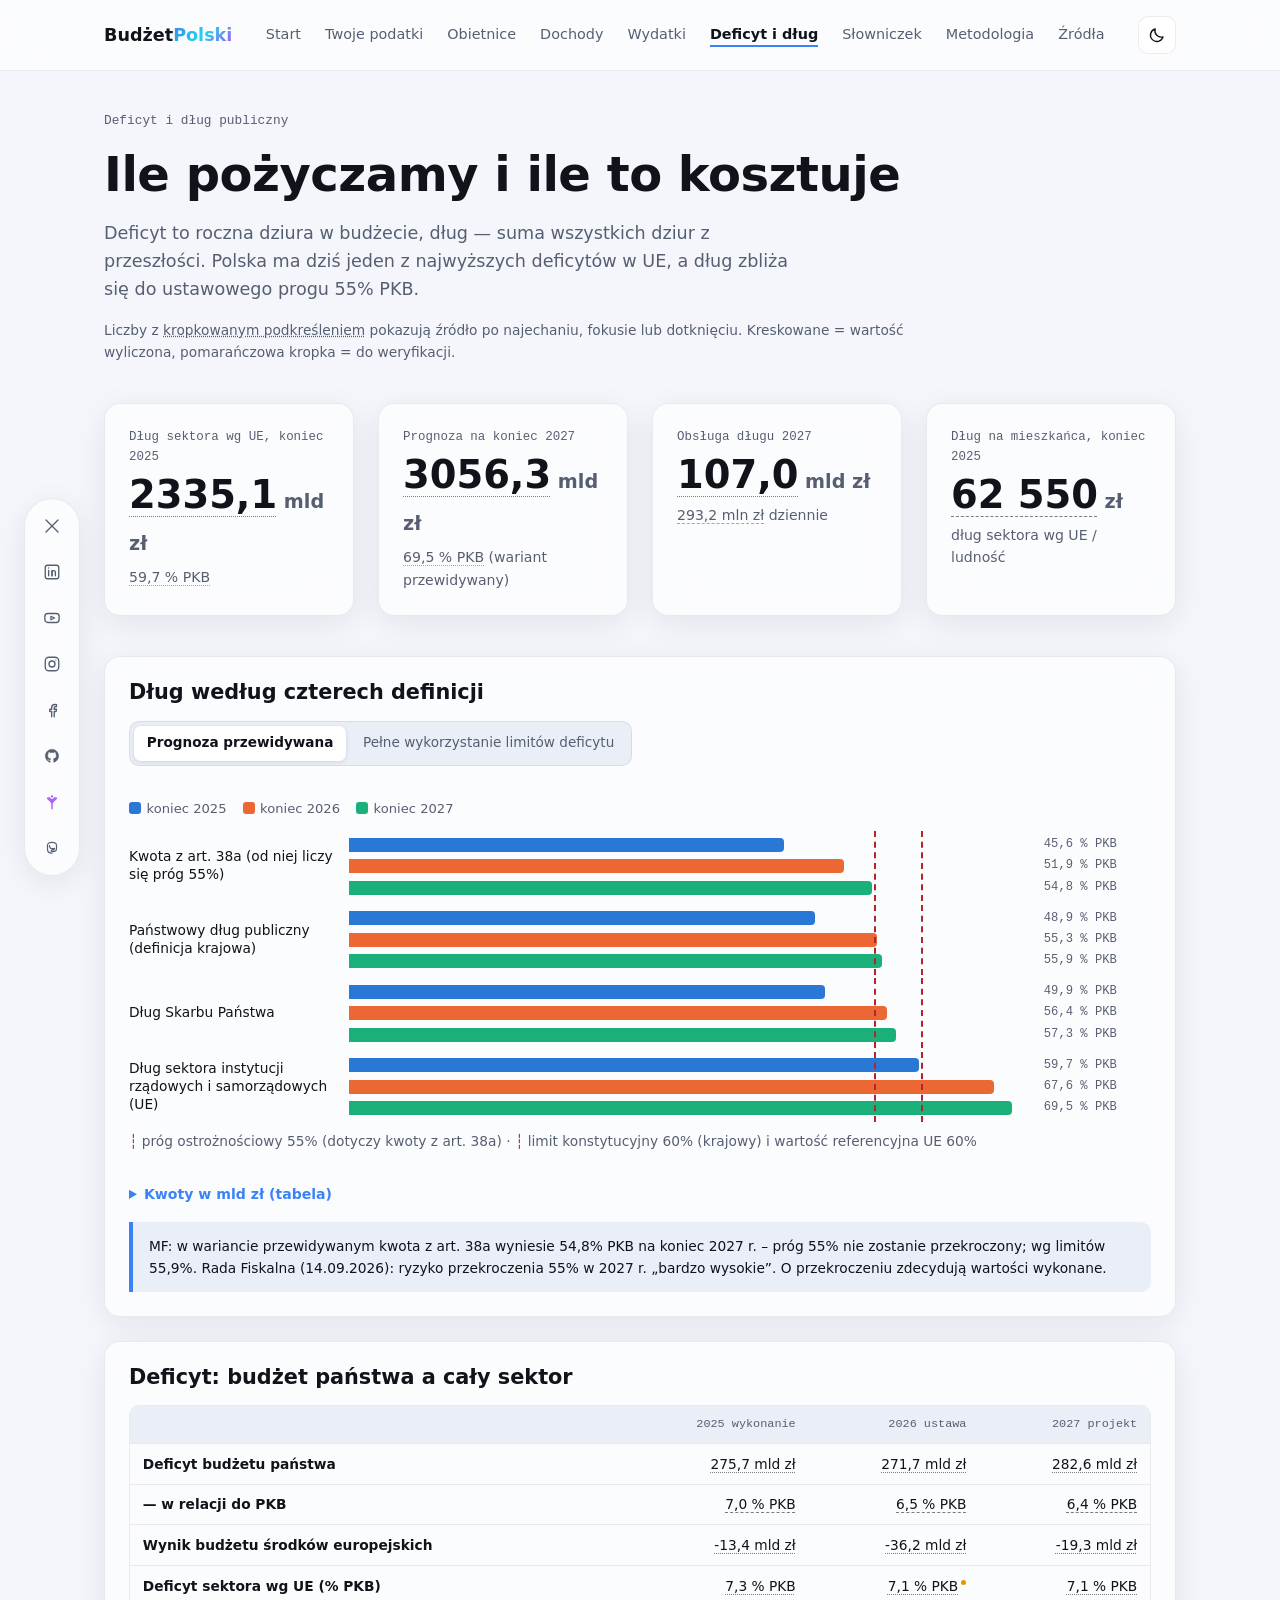
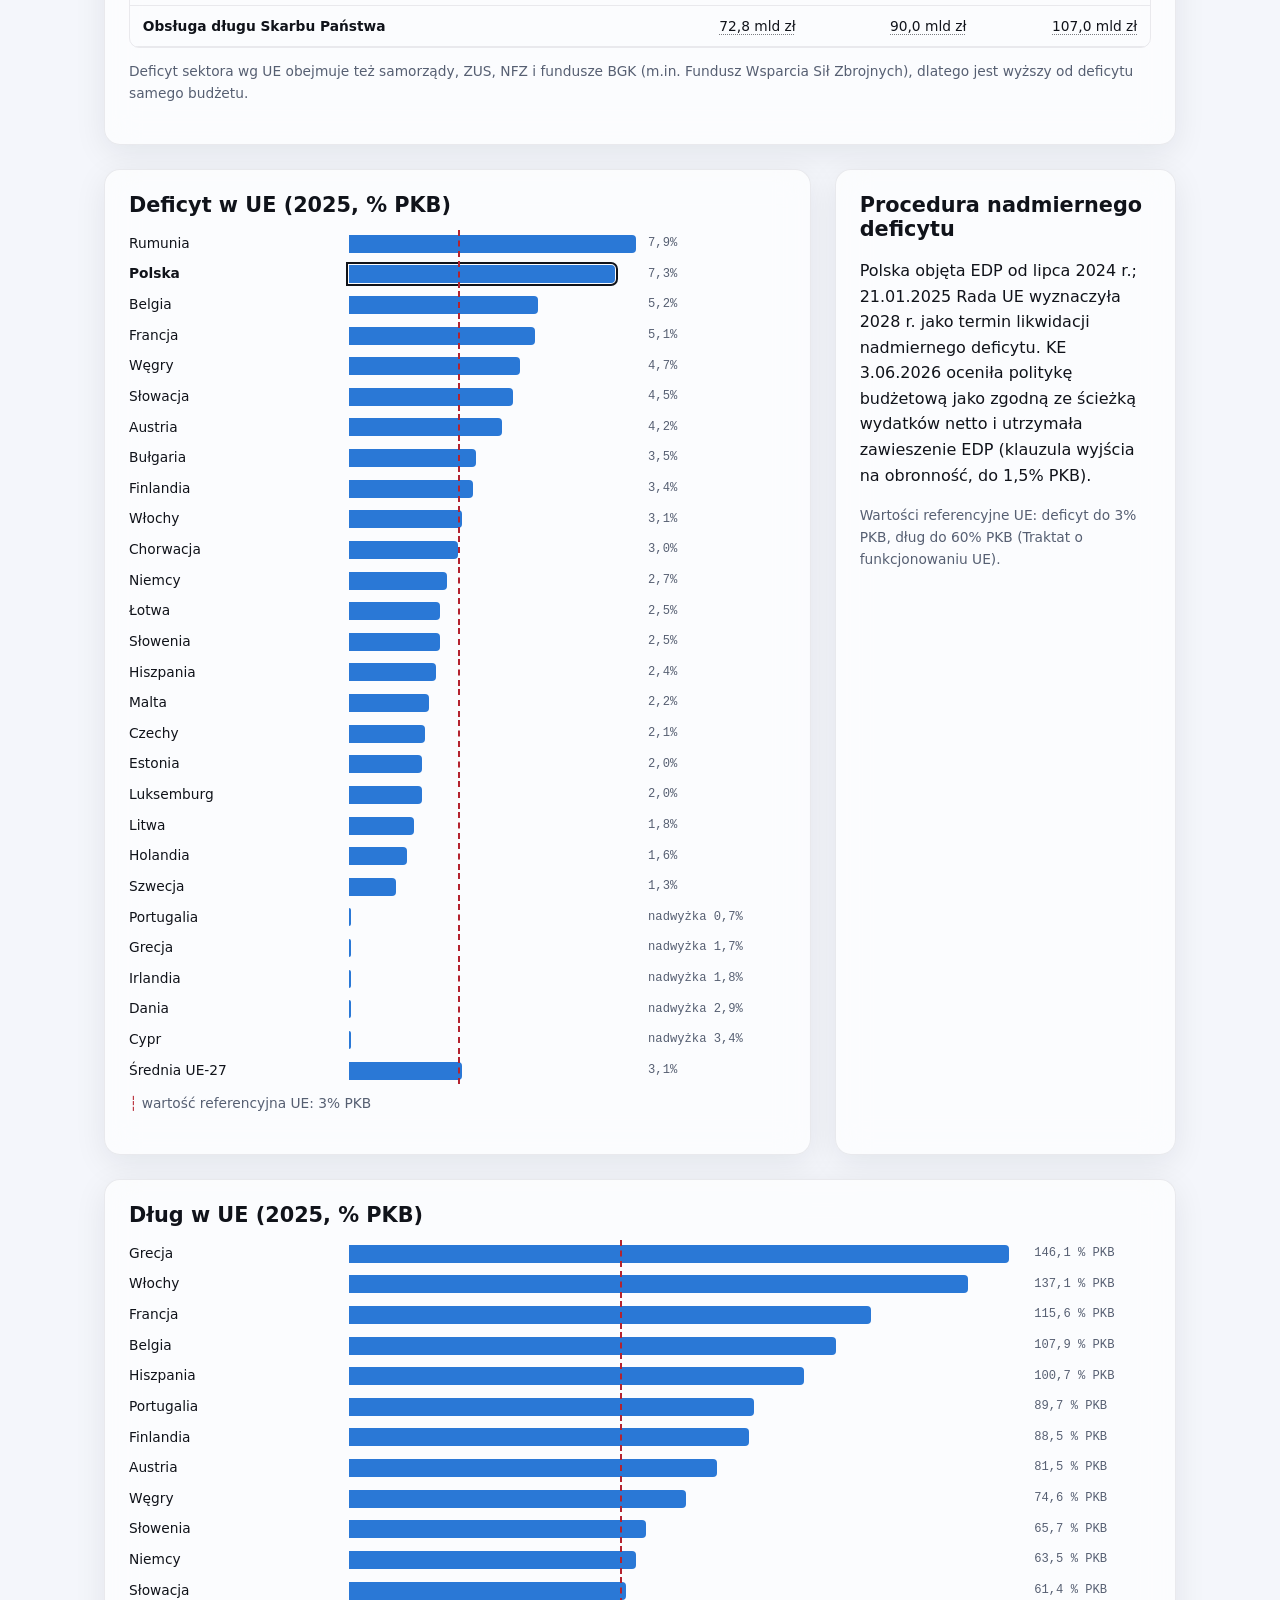
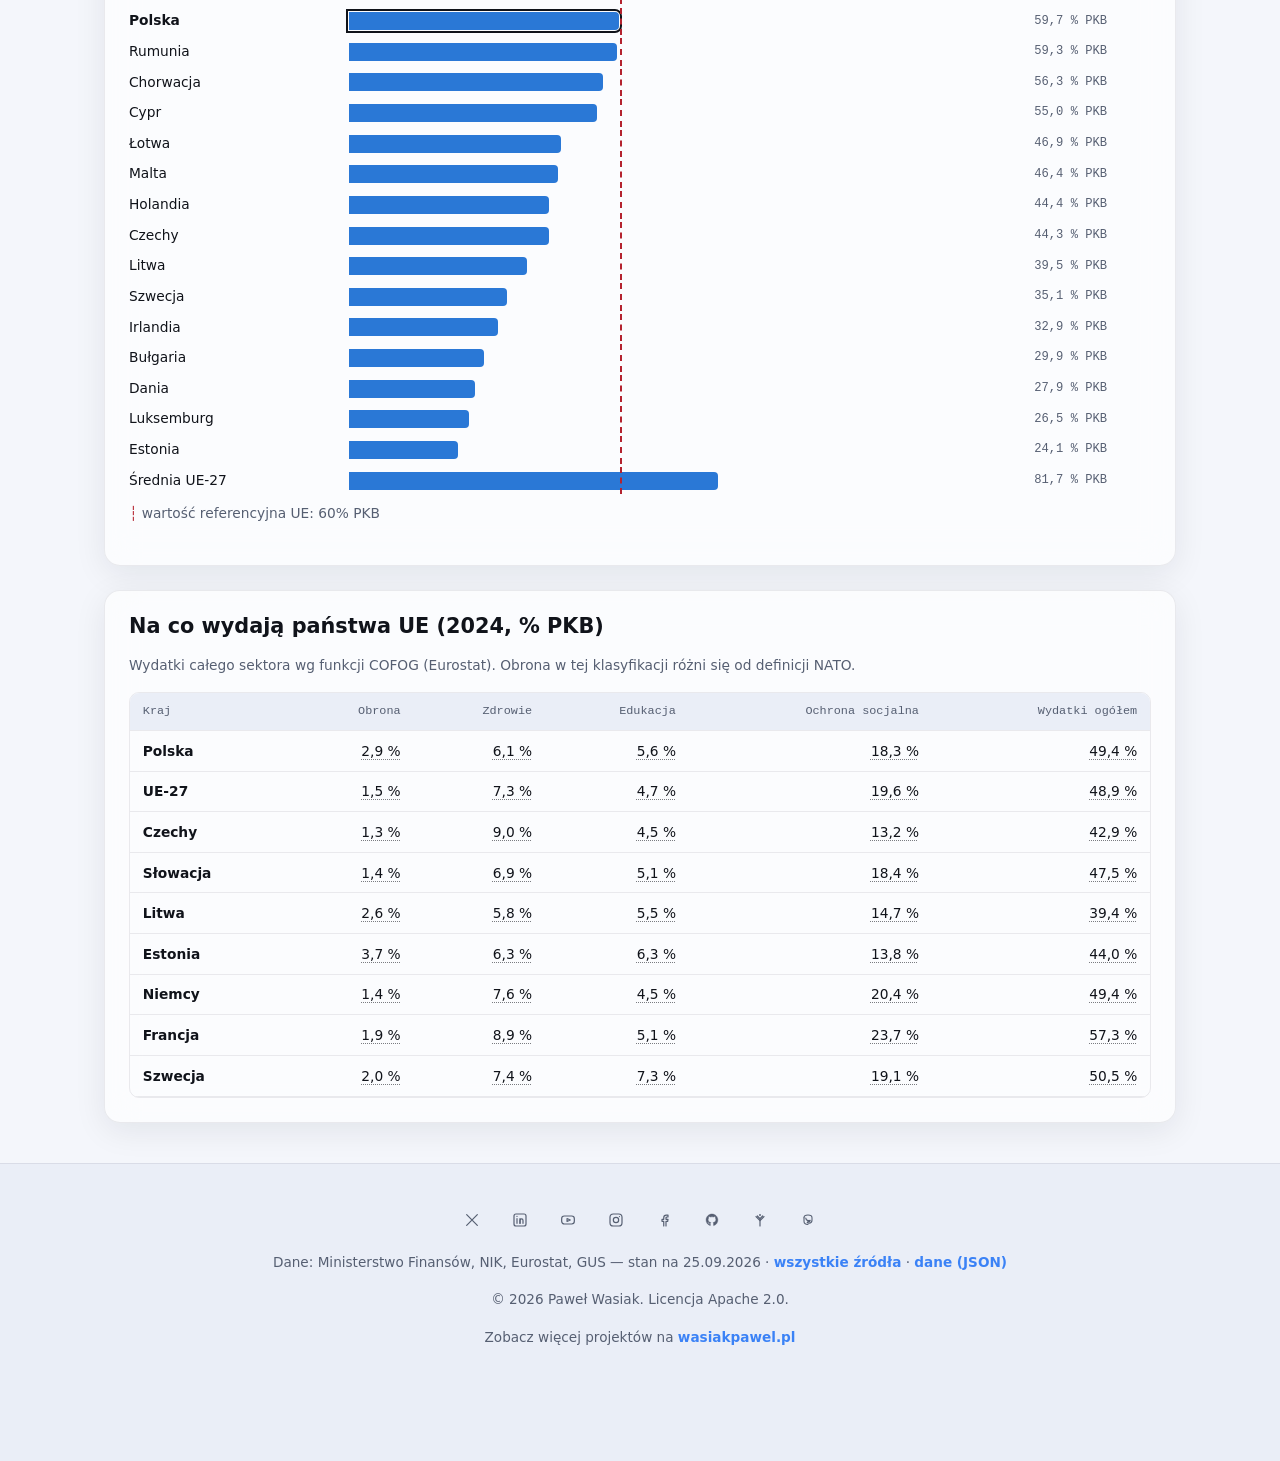
==== commit e8fdde72: "Kalkulator obietnic wyborczych + wydatki kościelne i konkordat" ====
--- a/dlug.html
+++ b/dlug.html
@@ -120,6 +120,7 @@
       <nav class="main-nav" aria-label="Nawigacja główna">
         <a href="index.html">Start</a>
         <a href="kalkulator.html">Twoje podatki</a>
+        <a href="obietnice.html">Obietnice</a>
         <a href="dochody.html">Dochody</a>
         <a href="wydatki.html">Wydatki</a>
         <a href="dlug.html" aria-current="page">Deficyt i dług</a>
--- a/assets/style.css
+++ b/assets/style.css
@@ -962,6 +962,184 @@
 .data-status { font-size: 0.9rem; color: var(--color-text-muted); }
 .data-status--error { color: var(--color-bad); }
 
+/* ---------- 10.9 Kalkulator: formularze ----------
+   Pola używają zmiennych motywu; duże pola dotykowe (min. 44px). */
+.calc-form { display: grid; gap: var(--space-2); }
+
+.choice {
+  border: 0;
+  margin: 0;
+  padding: 0;
+  display: flex;
+  flex-wrap: wrap;
+  gap: 0.4rem 1rem;
+}
+.choice legend {
+  font-family: var(--font-mono);
+  font-size: 0.78rem;
+  color: var(--color-text-muted);
+  margin-bottom: 0.35rem;
+  padding: 0;
+}
+.choice label { display: inline-flex; align-items: center; gap: 0.4rem; font-size: 0.92rem; cursor: pointer; min-height: 32px; }
+.choice--stack { flex-direction: column; gap: 0.3rem; }
+.choice--stack label { align-items: flex-start; }
+.choice input { accent-color: var(--color-accent-blue); width: 1.05rem; height: 1.05rem; margin: 0.15rem 0 0; flex: none; }
+
+.field { display: grid; gap: 0.3rem; }
+.field__label { font-family: var(--font-mono); font-size: 0.78rem; color: var(--color-text-muted); }
+.field__label small { display: block; font-family: var(--font-body); font-size: 0.75rem; opacity: 0.85; }
+.field__hint { font-size: 0.78rem; color: var(--color-text-muted); }
+
+.field input, .field select, .inline-field input {
+  font: inherit;
+  font-size: 1rem;
+  color: var(--color-text);
+  background: var(--color-surface-solid);
+  border: 1px solid var(--color-border);
+  border-radius: var(--radius-sm);
+  padding: 0.6rem 0.75rem;
+  min-height: 44px;
+  width: 100%;
+  font-variant-numeric: tabular-nums;
+}
+.field input:focus-visible, .field select:focus-visible, .inline-field input:focus-visible {
+  outline: 2px solid var(--color-accent-blue);
+  outline-offset: 2px;
+}
+#kwota { font-family: var(--font-display); font-size: 1.5rem; font-weight: 700; }
+
+/* Siatka pól wydatków */
+.expenses {
+  display: grid;
+  grid-template-columns: repeat(auto-fill, minmax(min(100%, 300px), 1fr));
+  gap: var(--space-2) var(--space-3);
+  margin-top: var(--space-2);
+}
+.field--row { grid-template-columns: minmax(0, 1fr) 8.5rem; align-items: center; gap: 0.75rem; }
+.field--row .field__label { font-family: var(--font-body); font-size: 0.88rem; color: var(--color-text); }
+.field__input { display: flex; align-items: center; gap: 0.4rem; }
+.field__input span { color: var(--color-text-muted); font-size: 0.85rem; }
+
+.inline-field { display: inline-flex; align-items: center; gap: 0.3rem; }
+.inline-field input { width: 6.5rem; min-height: 36px; padding: 0.3rem 0.5rem; font-size: 0.9rem; }
+
+.calc-actions { display: flex; flex-wrap: wrap; align-items: center; gap: var(--space-2); margin-top: var(--space-3); }
+.calc-actions p { margin: 0; }
+
+/* Wynik — mniejsze KPI w jednej karcie */
+.calc-kpis {
+  display: grid;
+  grid-template-columns: repeat(auto-fit, minmax(min(100%, 125px), 1fr));
+  gap: var(--space-1);
+  margin-bottom: var(--space-2);
+}
+.calc-kpi { padding: 0.75rem 0.9rem; border-radius: var(--radius-sm); background: var(--color-bg-secondary); }
+.kpi__value--sm { font-size: clamp(1.4rem, 3vw, 1.8rem); }
+
+[hidden] { display: none !important; }
+
+/* ---------- 10.10 Kalkulator obietnic ----------
+   Karta na stronie głównej, wynik „budżet | Ty” z paskami zysku
+   i kosztu (zielony = zysk, pomarańczowy = koszt), tabele. */
+.promo-ob {
+  display: grid;
+  grid-template-columns: minmax(0, 2fr) minmax(0, 3fr);
+  gap: var(--space-3);
+  align-items: start;
+  border-left: 4px solid var(--series-2);
+}
+.promo-ob__text .btn { margin-top: var(--space-1); }
+
+.ob-tags { display: flex; flex-wrap: wrap; gap: 0.35rem; margin: 0 0 0.6rem; }
+.ob-meta p { margin: 0 0 0.6rem; }
+.ob-meta p:last-child { margin-bottom: 0; }
+.ob-verify { border-left: 3px solid #e89400; padding-left: 0.6rem; }
+.ob-params { display: grid; gap: 0.6rem; }
+.ob-params:empty { display: none; }
+
+.ob-result-head {
+  display: flex;
+  flex-wrap: wrap;
+  justify-content: space-between;
+  align-items: center;
+  gap: var(--space-2);
+}
+.ob-result-head h2 { margin: 0; }
+.ob-result {
+  display: grid;
+  grid-template-columns: minmax(0, 1fr) minmax(0, 1.35fr);
+  gap: var(--space-3);
+  margin-top: var(--space-2);
+}
+.ob-panel { padding: 1rem 1.1rem; border-radius: var(--radius-sm); background: var(--color-bg-secondary); }
+.ob-panel h3 { margin: 0 0 0.4rem; }
+.ob-big {
+  font-family: var(--font-display);
+  font-size: clamp(2.2rem, 5vw, 3.2rem);
+  font-weight: 800;
+  line-height: 1.05;
+  margin: 0;
+}
+.ob-big.is-gain .num { color: var(--color-good); }
+.ob-facts {
+  list-style: none;
+  padding: 0;
+  margin: 0.75rem 0 0;
+  display: flex;
+  flex-wrap: wrap;
+  gap: 0.35rem;
+}
+.ob-facts li {
+  font-size: 0.82rem;
+  padding: 0.2rem 0.6rem;
+  border-radius: var(--radius-pill);
+  background: var(--color-surface-solid);
+  border: 1px solid var(--color-border);
+}
+
+.ob-row {
+  display: grid;
+  grid-template-columns: 10rem minmax(0, 1fr) auto;
+  align-items: center;
+  gap: 0.75rem;
+  padding: 0.4rem 0;
+}
+.ob-row__label { font-size: 0.9rem; }
+.ob-row__value { text-align: right; font-variant-numeric: tabular-nums; white-space: nowrap; font-weight: 600; }
+.ob-row--total { border-top: 1px solid var(--color-border); margin-top: 0.35rem; padding-top: 0.75rem; }
+.ob-row--total .ob-row__label { font-weight: 700; }
+.ob-row--total .ob-row__value { font-family: var(--font-display); font-size: 1.6rem; font-weight: 800; }
+.ob-bar { display: block; height: 0.7rem; min-width: 2px; border-radius: 0 4px 4px 0; }
+.ob-bar.is-gain { background: var(--series-3); }
+.ob-bar.is-cost { background: var(--series-2); }
+.ob-nd { margin: 0 0 0.3rem; }
+
+.linklike {
+  background: none;
+  border: 0;
+  padding: 0;
+  font: inherit;
+  font-weight: 600;
+  color: var(--color-accent-blue);
+  text-align: left;
+  cursor: pointer;
+  text-decoration: underline;
+  text-underline-offset: 0.15em;
+}
+.linklike:focus-visible { outline: 2px solid var(--color-accent-blue); outline-offset: 2px; border-radius: 2px; }
+.field--inline { display: inline-grid; min-width: min(100%, 22rem); }
+
+@media (max-width: 900px) {
+  .promo-ob, .ob-result { grid-template-columns: minmax(0, 1fr); }
+}
+@media (max-width: 480px) {
+  .ob-row { grid-template-columns: minmax(0, 1fr) auto; }
+  .ob-row .ob-bar { grid-column: 1 / -1; grid-row: 2; }
+  .ob-row--total { grid-template-columns: minmax(0, 1fr) auto; }
+  .ob-row--total > span:empty { display: none; }
+}
+
 /* Tryb wymuszonych kolorów (Windows High Contrast) — słupki
    dostają obramowanie, żeby nie zniknęły */
 @media (forced-colors: active) {
